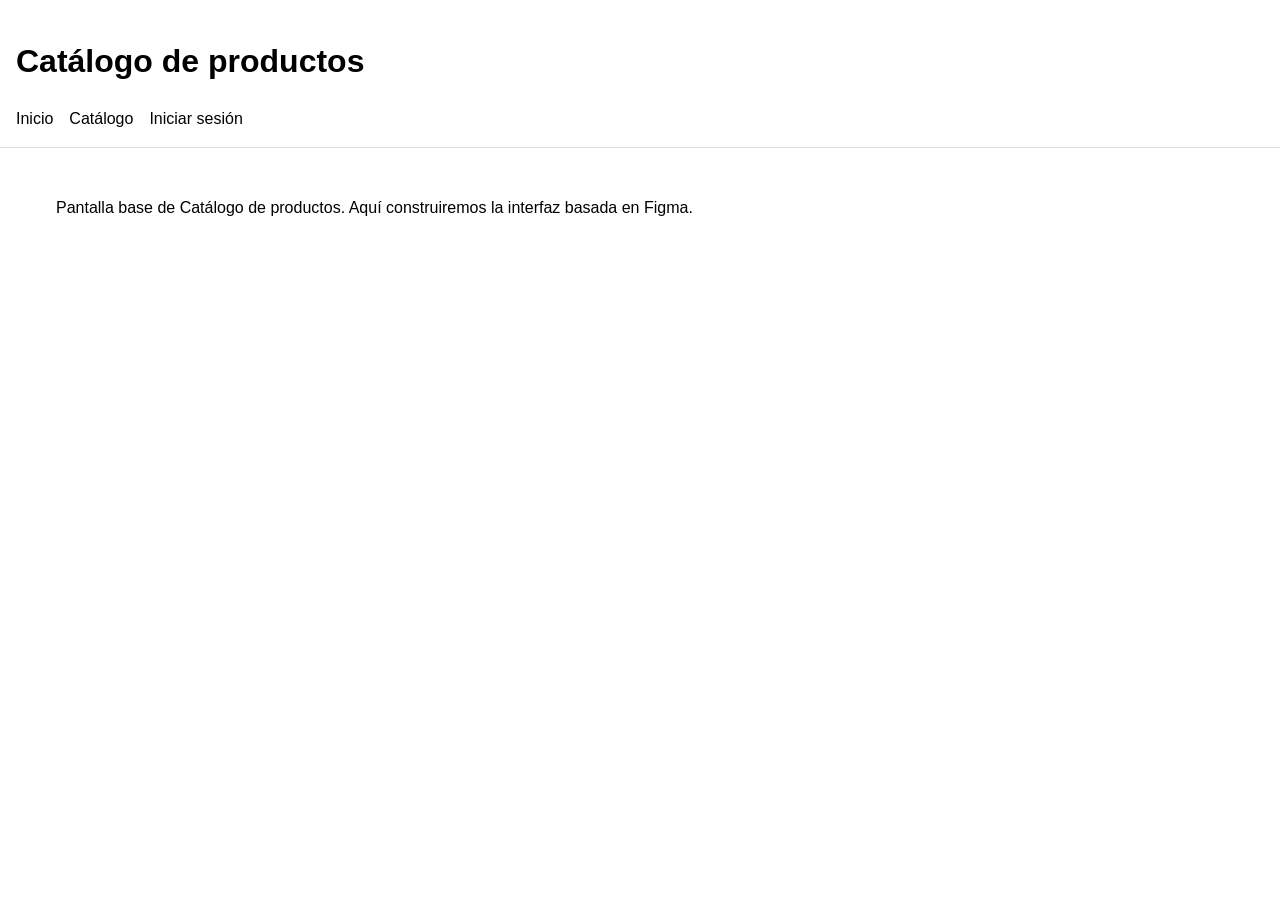
==== pages/catalogo.html @ 5d704b06 "Estructura inicial del proyecto AgriMarket" ====
<!DOCTYPE html>
<html lang="es">
<head>
    <meta charset="UTF-8">
    <meta name="viewport" content="width=device-width, initial-scale=1.0">
    <title>Catálogo de productos | AgriMarket</title>
    <link rel="stylesheet" href="../css/styles.css">
</head>
<body>
    <header>
        <h1>Catálogo de productos</h1>
        <nav>
            <a href="../index.html">Inicio</a>
            <a href="catalogo.html">Catálogo</a>
            <a href="login.html">Iniciar sesión</a>
        </nav>
    </header>

    <main>
        <p>Pantalla base de Catálogo de productos. Aquí construiremos la interfaz basada en Figma.</p>
    </main>

    <script src="../js/storage.js"></script>
    <script src="../js/productos.js"></script>
</body>
</html>
---- css/styles.css ----
/* AgriMarket - Estilos base */

* {
    box-sizing: border-box;
}

body {
    margin: 0;
    font-family: Arial, sans-serif;
    line-height: 1.5;
}

header {
    padding: 1rem;
    border-bottom: 1px solid #ddd;
}

nav {
    display: flex;
    gap: 1rem;
    flex-wrap: wrap;
}

main {
    padding: 2rem 1rem;
    max-width: 1200px;
    margin: 0 auto;
}

a {
    text-decoration: none;
    color: inherit;
}
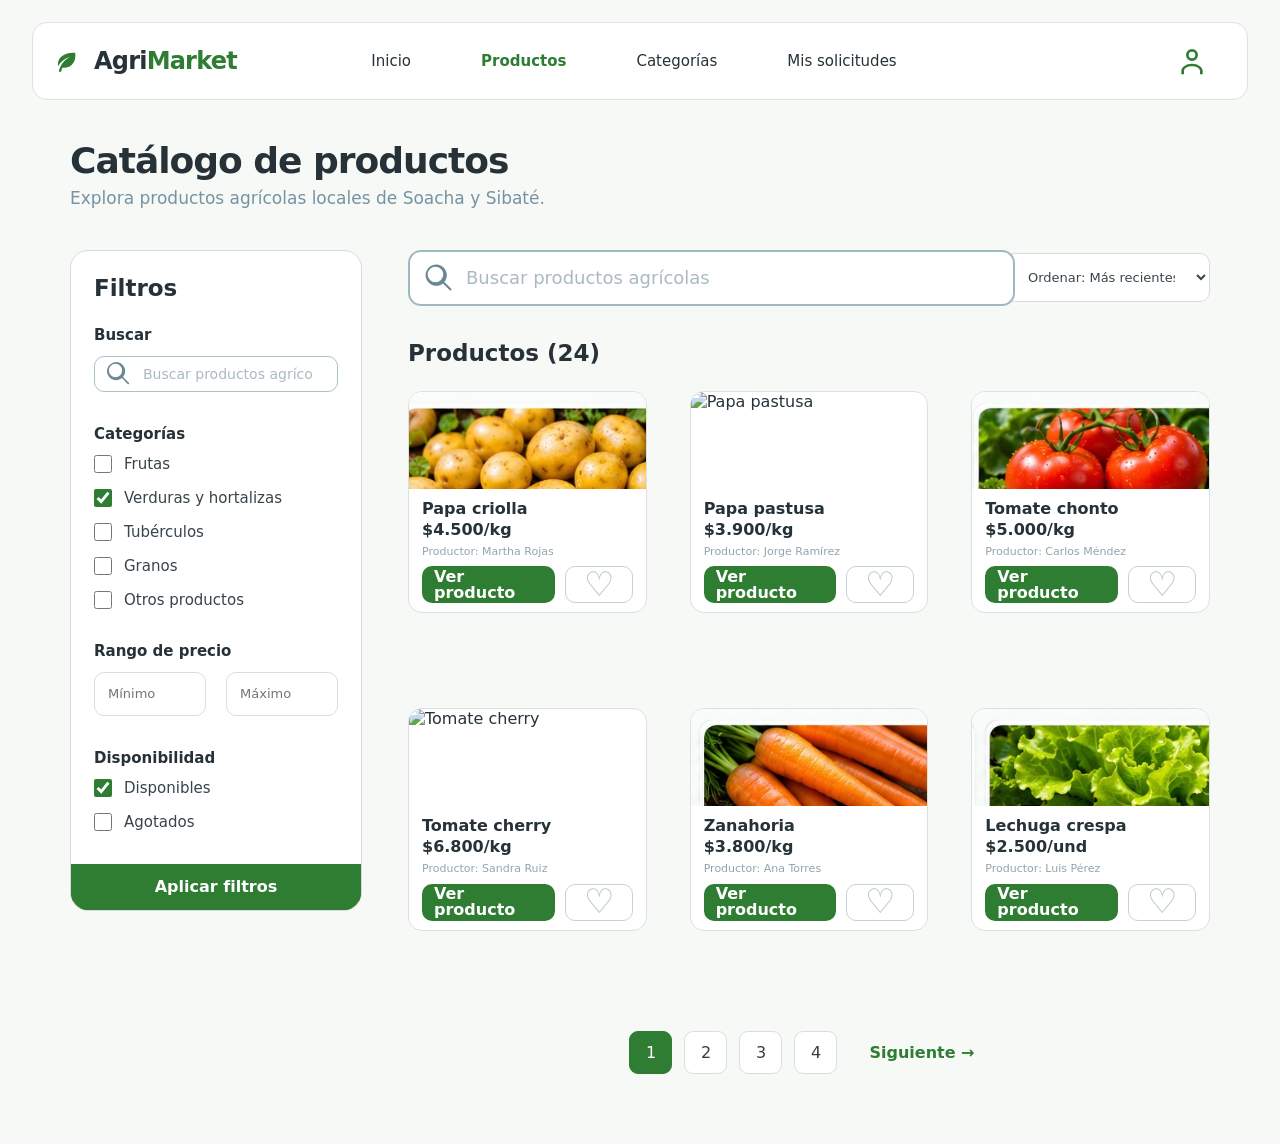
==== commit 0babbb90: "Se Implementa catalogo de productos con filtros e imagenes locales" ====
--- a/pages/catalogo.html
+++ b/pages/catalogo.html
@@ -1,26 +1,110 @@
 <!DOCTYPE html>
 <html lang="es">
 <head>
-    <meta charset="UTF-8">
-    <meta name="viewport" content="width=device-width, initial-scale=1.0">
-    <title>Catálogo de productos | AgriMarket</title>
-    <link rel="stylesheet" href="../css/styles.css">
+  <meta charset="UTF-8">
+  <meta name="viewport" content="width=device-width, initial-scale=1.0">
+  <meta name="description" content="Catálogo de productos agrícolas locales de AgriMarket Soacha–Sibaté.">
+  <title>Productos | AgriMarket Soacha–Sibaté</title>
+  <link rel="stylesheet" href="../css/styles.css">
 </head>
 <body>
-    <header>
-        <h1>Catálogo de productos</h1>
-        <nav>
-            <a href="../index.html">Inicio</a>
-            <a href="catalogo.html">Catálogo</a>
-            <a href="login.html">Iniciar sesión</a>
-        </nav>
-    </header>
+  <header class="site-header catalog-header">
+    <a class="brand" href="../index.html" aria-label="AgriMarket - Inicio">
+      <span class="brand-icon" aria-hidden="true">
+        <svg viewBox="0 0 24 24"><path d="M19.7 4.3C14.7 4 9.9 5.2 7 8.1c-2.6 2.6-2.7 6.1-2.5 8.1 2.2-4.2 5.8-6.7 10.9-8.4-4.3 2.2-7.5 5.3-9.2 9.6-.6 1.5-.9 2.8-1 3.8h2.1c.2-1.2.5-2.4 1-3.6 5.7.2 9.8-2.5 11.2-7.7.6-2.2.4-4.3.2-5.6Z"/></svg>
+      </span>
+      <span class="brand-name"><span class="brand-dark">Agri</span><span class="brand-green">Market</span></span>
+    </a>
 
-    <main>
-        <p>Pantalla base de Catálogo de productos. Aquí construiremos la interfaz basada en Figma.</p>
-    </main>
+    <nav class="main-nav catalog-nav" aria-label="Navegación principal">
+      <a href="../index.html">Inicio</a>
+      <a class="active" href="catalogo.html">Productos</a>
+      <a href="catalogo.html#categorias">Categorías</a>
+      <a href="solicitudes.html">Mis solicitudes</a>
+    </nav>
 
-    <script src="../js/storage.js"></script>
-    <script src="../js/productos.js"></script>
+    <a class="profile-link" href="login.html" aria-label="Perfil de usuario">
+      <svg viewBox="0 0 24 24" aria-hidden="true">
+        <path d="M12 12a4.5 4.5 0 1 0 0-9 4.5 4.5 0 0 0 0 9Zm0-7a2.5 2.5 0 1 1 0 5 2.5 2.5 0 0 1 0-5Zm0 9c-4.4 0-8 2.5-8 5.5V22h2v-2.5c0-2.1 2.7-3.5 6-3.5s6 1.4 6 3.5V22h2v-2.5c0-3-3.6-5.5-8-5.5Z"/>
+      </svg>
+    </a>
+  </header>
+
+  <main class="catalog-shell">
+    <section class="catalog-intro" aria-labelledby="catalog-title">
+      <h1 id="catalog-title">Catálogo de productos</h1>
+      <p>Explora productos agrícolas locales de Soacha y Sibaté.</p>
+    </section>
+
+    <div class="catalog-layout">
+      <aside class="filters-panel" aria-label="Filtros del catálogo">
+        <h2>Filtros</h2>
+
+        <div class="filter-group">
+          <label for="sidebar-search">Buscar</label>
+          <div class="search-control search-control-small">
+            <svg viewBox="0 0 24 24" aria-hidden="true"><path d="m21 20-5.2-5.2a7.5 7.5 0 1 0-1 1L20 21l1-1Zm-11.5-5A5.5 5.5 0 1 1 9.5 4a5.5 5.5 0 0 1 0 11Z"/></svg>
+            <input id="sidebar-search" type="search" placeholder="Buscar productos agrícolas">
+          </div>
+        </div>
+
+        <div class="filter-group" id="categorias">
+          <h3>Categorías</h3>
+          <label class="check-row"><input type="checkbox" name="categoria" value="frutas"> <span>Frutas</span></label>
+          <label class="check-row"><input type="checkbox" name="categoria" value="verduras" checked> <span>Verduras y hortalizas</span></label>
+          <label class="check-row"><input type="checkbox" name="categoria" value="tuberculos"> <span>Tubérculos</span></label>
+          <label class="check-row"><input type="checkbox" name="categoria" value="granos"> <span>Granos</span></label>
+          <label class="check-row"><input type="checkbox" name="categoria" value="otros"> <span>Otros productos</span></label>
+        </div>
+
+        <div class="filter-group">
+          <h3>Rango de precio</h3>
+          <div class="price-row">
+            <input id="precio-min" type="number" min="0" step="100" placeholder="Mínimo">
+            <input id="precio-max" type="number" min="0" step="100" placeholder="Máximo">
+          </div>
+        </div>
+
+        <div class="filter-group">
+          <h3>Disponibilidad</h3>
+          <label class="check-row"><input id="disponibles" type="checkbox" checked> <span>Disponibles</span></label>
+          <label class="check-row"><input id="agotados" type="checkbox"> <span>Agotados</span></label>
+        </div>
+
+        <button id="aplicar-filtros" class="btn btn-primary apply-filters" type="button">Aplicar filtros</button>
+      </aside>
+
+      <section class="catalog-content" aria-label="Listado de productos">
+        <div class="catalog-toolbar">
+          <div class="search-control catalog-search">
+            <svg viewBox="0 0 24 24" aria-hidden="true"><path d="m21 20-5.2-5.2a7.5 7.5 0 1 0-1 1L20 21l1-1Zm-11.5-5A5.5 5.5 0 1 1 9.5 4a5.5 5.5 0 0 1 0 11Z"/></svg>
+            <input id="catalog-search" type="search" placeholder="Buscar productos agrícolas">
+          </div>
+
+          <select id="ordenar-productos" class="sort-select" aria-label="Ordenar productos">
+            <option value="recientes">Ordenar: Más recientes</option>
+            <option value="precio-asc">Precio: menor a mayor</option>
+            <option value="precio-desc">Precio: mayor a menor</option>
+            <option value="nombre">Nombre A–Z</option>
+          </select>
+        </div>
+
+        <div class="catalog-results-heading">
+          <h2>Productos (<span id="product-count">24</span>)</h2>
+        </div>
+
+        <div id="catalog-product-grid" class="catalog-product-grid" aria-live="polite"></div>
+
+        <div id="empty-state" class="catalog-empty" hidden>
+          No encontramos productos con esos filtros.
+        </div>
+
+        <nav id="catalog-pagination" class="catalog-pagination" aria-label="Paginación del catálogo"></nav>
+      </section>
+    </div>
+  </main>
+
+  <script src="../js/storage.js"></script>
+  <script src="../js/productos.js"></script>
 </body>
 </html>
--- a/css/styles.css
+++ b/css/styles.css
@@ -1,33 +1,893 @@
-/* AgriMarket - Estilos base */
+:root {
+  --green: #2e7d32;
+  --green-action: #2f8f39;
+  --green-soft: #eef7ef;
+  --text: #263238;
+  --muted: #607d8b;
+  --surface: #ffffff;
+  --background: #f7f9f7;
+  --border: #e0e0e0;
+  --radius-lg: 22px;
+  --radius-md: 15px;
+}
 
 * {
-    box-sizing: border-box;
+  box-sizing: border-box;
+}
+
+html {
+  scroll-behavior: smooth;
 }
 
 body {
-    margin: 0;
-    font-family: Arial, sans-serif;
-    line-height: 1.5;
-}
-
-header {
-    padding: 1rem;
-    border-bottom: 1px solid #ddd;
-}
-
-nav {
-    display: flex;
-    gap: 1rem;
+  margin: 0;
+  min-width: 320px;
+  font-family: Inter, ui-sans-serif, system-ui, -apple-system, BlinkMacSystemFont, "Segoe UI", sans-serif;
+  color: var(--text);
+  background: var(--background);
+}
+
+a {
+  color: inherit;
+  text-decoration: none;
+}
+
+button,
+a {
+  -webkit-tap-highlight-color: transparent;
+}
+
+.site-header {
+  width: calc(100% - 64px);
+  max-width: 1384px;
+  min-height: 78px;
+  margin: 22px auto 0;
+  padding: 0 32px 0 20px;
+  display: grid;
+  grid-template-columns: 1fr auto 1fr;
+  align-items: center;
+  gap: 28px;
+  background: var(--surface);
+  border: 1px solid var(--border);
+  border-radius: var(--radius-md);
+}
+
+.brand {
+  display: inline-flex;
+  align-items: center;
+  width: max-content;
+  gap: 14px;
+  font-size: 24px;
+  font-weight: 800;
+  letter-spacing: -0.8px;
+}
+
+.brand-icon {
+  width: 27px;
+  height: 27px;
+  display: grid;
+  place-items: center;
+  color: var(--green);
+}
+
+.brand-icon svg {
+  width: 100%;
+  height: 100%;
+  fill: currentColor;
+}
+
+.brand-dark {
+  color: var(--text);
+}
+
+.brand-green {
+  color: var(--green);
+}
+
+.main-nav {
+  display: flex;
+  align-items: center;
+  gap: 56px;
+  white-space: nowrap;
+  font-size: 15px;
+}
+
+.main-nav a {
+  transition: color .18s ease;
+}
+
+.main-nav a:hover,
+.main-nav .active {
+  color: var(--green);
+}
+
+.main-nav .active {
+  font-weight: 700;
+}
+
+.header-actions {
+  justify-self: end;
+  display: flex;
+  align-items: center;
+  gap: 34px;
+}
+
+.btn {
+  min-height: 52px;
+  padding: 0 18px;
+  display: inline-flex;
+  align-items: center;
+  justify-content: center;
+  border: 2px solid transparent;
+  border-radius: 11px;
+  font: inherit;
+  font-size: 19px;
+  line-height: 1;
+  cursor: pointer;
+  transition: transform .16s ease, background .16s ease, border-color .16s ease;
+}
+
+.btn:hover {
+  transform: translateY(-1px);
+}
+
+.btn-primary {
+  color: #fff;
+  background: var(--green);
+  border-color: var(--green);
+  font-weight: 700;
+}
+
+.btn-primary:hover {
+  background: #256b29;
+  border-color: #256b29;
+}
+
+.btn-outline {
+  color: var(--text);
+  background: var(--surface);
+  border-color: var(--green);
+  font-weight: 500;
+}
+
+.btn-outline:hover {
+  background: #f5fbf5;
+}
+
+.btn-small {
+  min-height: 45px;
+  padding: 0 11px;
+  font-size: 16px;
+  border-radius: 10px;
+}
+
+.page-shell {
+  width: calc(100% - 104px);
+  max-width: 1344px;
+  margin: 36px auto 64px;
+}
+
+.hero {
+  min-height: 409px;
+  padding: 28px 34px 27px 42px;
+  display: grid;
+  grid-template-columns: 42% 58%;
+  align-items: center;
+  background: var(--surface);
+  border-radius: 22px;
+}
+
+.hero-copy {
+  align-self: stretch;
+  display: flex;
+  flex-direction: column;
+  justify-content: center;
+  padding-bottom: 2px;
+}
+
+.hero h1 {
+  margin: 0 0 18px;
+  max-width: 460px;
+  font-size: clamp(42px, 3.35vw, 49px);
+  line-height: 1.06;
+  letter-spacing: -1.4px;
+  font-weight: 800;
+}
+
+.hero h1 span {
+  color: var(--green);
+}
+
+.hero-copy > p {
+  margin: 0;
+  color: var(--muted);
+  font-size: 17px;
+  line-height: 1.32;
+}
+
+.hero-actions {
+  margin-top: 55px;
+  display: flex;
+  gap: 48px;
+}
+
+.hero-media {
+  position: relative;
+  width: 100%;
+  height: 355px;
+  overflow: hidden;
+  border-radius: 22px;
+  background: #dfe8de;
+}
+
+.hero-media img {
+  width: 100%;
+  height: 100%;
+  display: block;
+  object-fit: cover;
+  object-position: center center;
+}
+
+.benefits {
+  margin-top: 39px;
+  display: grid;
+  grid-template-columns: repeat(3, 1fr);
+  gap: 34px;
+}
+
+.benefit-card {
+  min-height: 127px;
+  padding: 24px 22px;
+  display: flex;
+  align-items: center;
+  gap: 20px;
+  background: var(--surface);
+  border: 1px solid #d7dcda;
+  border-radius: 15px;
+}
+
+.benefit-icon {
+  flex: 0 0 auto;
+  width: 56px;
+  height: 56px;
+  display: grid;
+  place-items: center;
+  color: #399b45;
+  background: var(--green-soft);
+  border-radius: 50%;
+}
+
+.benefit-icon svg {
+  width: 29px;
+  height: 29px;
+  fill: currentColor;
+}
+
+.benefit-card h2 {
+  margin: 0 0 7px;
+  font-size: 17px;
+  line-height: 1.2;
+}
+
+.benefit-card p {
+  margin: 0;
+  color: var(--muted);
+  font-size: 14px;
+  line-height: 1.2;
+}
+
+.featured-products {
+  margin-top: 36px;
+}
+
+.section-heading {
+  margin-bottom: 25px;
+  display: flex;
+  align-items: center;
+  justify-content: space-between;
+}
+
+.section-heading h2 {
+  margin: 0;
+  font-size: 27px;
+  letter-spacing: -0.6px;
+}
+
+.section-heading a {
+  margin-right: 15px;
+  color: var(--green);
+  font-size: 14px;
+  font-weight: 700;
+}
+
+.product-grid {
+  display: grid;
+  grid-template-columns: repeat(4, minmax(0, 1fr));
+  gap: 39px;
+}
+
+.product-card {
+  overflow: hidden;
+  background: var(--surface);
+  border: 1px solid #dce1df;
+  border-radius: 14px;
+}
+
+.product-card > img {
+  width: 100%;
+  height: 98px;
+  display: block;
+  object-fit: cover;
+}
+
+.product-content {
+  padding: 11px 13px 10px;
+}
+
+.product-content h3 {
+  margin: 0 0 2px;
+  font-size: 16px;
+  line-height: 1.2;
+}
+
+.product-content strong {
+  display: block;
+  font-size: 16px;
+  line-height: 1.25;
+}
+
+.product-content p {
+  margin: 5px 0 8px;
+  color: #91a5ae;
+  font-size: 11px;
+  line-height: 1.2;
+}
+
+.product-actions {
+  display: grid;
+  grid-template-columns: minmax(0, 1fr) 79px;
+  gap: 10px;
+}
+
+.product-button {
+  min-height: 41px;
+  padding: 0 10px;
+  border-radius: 10px;
+  font-size: 16px;
+}
+
+.favorite {
+  height: 41px;
+  display: grid;
+  place-items: center;
+  border: 1px solid #c7d1d4;
+  border-radius: 10px;
+  background: #fff;
+  color: #aec1c6;
+  font-size: 38px;
+  line-height: .7;
+  cursor: pointer;
+  transition: color .16s ease, border-color .16s ease, background .16s ease;
+}
+
+.favorite:hover,
+.favorite.is-favorite {
+  color: var(--green);
+  border-color: var(--green);
+  background: #f5fbf5;
+}
+
+.sr-only {
+  position: absolute;
+  width: 1px;
+  height: 1px;
+  padding: 0;
+  margin: -1px;
+  overflow: hidden;
+  clip: rect(0, 0, 0, 0);
+  white-space: nowrap;
+  border: 0;
+}
+
+@media (max-width: 1120px) {
+  .site-header {
+    grid-template-columns: 1fr auto;
+  }
+
+  .main-nav {
+    grid-column: 1 / -1;
+    grid-row: 2;
+    justify-content: center;
+    padding-bottom: 15px;
+  }
+
+  .hero {
+    grid-template-columns: 1fr 1.25fr;
+  }
+
+  .product-grid {
+    grid-template-columns: repeat(2, minmax(0, 1fr));
+  }
+}
+
+@media (max-width: 820px) {
+  .site-header,
+  .page-shell {
+    width: calc(100% - 28px);
+  }
+
+  .site-header {
+    padding: 14px 16px;
+    grid-template-columns: 1fr;
+  }
+
+  .brand,
+  .header-actions {
+    justify-self: center;
+  }
+
+  .main-nav {
+    gap: 20px;
     flex-wrap: wrap;
-}
-
-main {
-    padding: 2rem 1rem;
-    max-width: 1200px;
-    margin: 0 auto;
-}
-
-a {
-    text-decoration: none;
-    color: inherit;
-}
+  }
+
+  .hero {
+    padding: 30px 24px;
+    grid-template-columns: 1fr;
+    gap: 30px;
+  }
+
+  .hero-copy > p br {
+    display: none;
+  }
+
+  .hero-actions {
+    margin-top: 30px;
+    gap: 14px;
+  }
+
+  .benefits {
+    grid-template-columns: 1fr;
+  }
+
+  .product-grid {
+    grid-template-columns: 1fr 1fr;
+    gap: 18px;
+  }
+}
+
+@media (max-width: 560px) {
+  .main-nav {
+    font-size: 14px;
+  }
+
+  .header-actions {
+    width: 100%;
+    gap: 10px;
+  }
+
+  .header-actions .btn {
+    flex: 1;
+  }
+
+  .hero h1 {
+    font-size: 39px;
+  }
+
+  .hero-media {
+    height: 250px;
+  }
+
+  .hero-actions {
+    flex-direction: column;
+  }
+
+  .product-grid {
+    grid-template-columns: 1fr;
+  }
+
+  .section-heading {
+    align-items: end;
+  }
+}
+
+
+/* =========================================================
+   CATÁLOGO DE PRODUCTOS
+   ========================================================= */
+
+.catalog-header {
+  grid-template-columns: 1fr auto 1fr;
+}
+
+.catalog-nav {
+  gap: 70px;
+}
+
+.profile-link {
+  justify-self: end;
+  width: 46px;
+  height: 46px;
+  display: grid;
+  place-items: center;
+  color: var(--green);
+  border-radius: 50%;
+  transition: background .16s ease;
+}
+
+.profile-link:hover {
+  background: var(--green-soft);
+}
+
+.profile-link svg {
+  width: 32px;
+  height: 32px;
+  fill: currentColor;
+}
+
+.catalog-shell {
+  width: calc(100% - 140px);
+  max-width: 1308px;
+  margin: 42px auto 70px;
+}
+
+.catalog-intro h1 {
+  margin: 0;
+  font-size: 36px;
+  line-height: 1.05;
+  letter-spacing: -1px;
+}
+
+.catalog-intro p {
+  margin: 8px 0 0;
+  color: #7593a2;
+  font-size: 17px;
+}
+
+.catalog-layout {
+  margin-top: 42px;
+  display: grid;
+  grid-template-columns: 292px minmax(0, 1fr);
+  gap: 46px;
+  align-items: start;
+}
+
+.filters-panel {
+  padding: 24px 23px 0;
+  background: var(--surface);
+  border: 1px solid #d7dcda;
+  border-radius: 18px;
+  overflow: hidden;
+}
+
+.filters-panel h2 {
+  margin: 0 0 25px;
+  font-size: 23px;
+}
+
+.filter-group {
+  margin-bottom: 33px;
+}
+
+.filter-group > label:first-child,
+.filter-group h3 {
+  display: block;
+  margin: 0 0 12px;
+  font-size: 15px;
+  font-weight: 700;
+}
+
+.search-control {
+  position: relative;
+  display: flex;
+  align-items: center;
+  min-width: 0;
+  background: #fff;
+  border: 2px solid #aac0c9;
+  border-radius: 13px;
+}
+
+.search-control:focus-within {
+  border-color: var(--green);
+  box-shadow: 0 0 0 3px rgba(46, 125, 50, .08);
+}
+
+.search-control svg {
+  flex: 0 0 auto;
+  width: 34px;
+  height: 34px;
+  margin-left: 12px;
+  fill: #698896;
+}
+
+.search-control input {
+  width: 100%;
+  min-width: 0;
+  height: 52px;
+  padding: 0 14px 0 10px;
+  color: var(--text);
+  background: transparent;
+  border: 0;
+  outline: none;
+  font: inherit;
+  font-size: 18px;
+}
+
+.search-control input::placeholder {
+  color: #a9bac2;
+}
+
+.search-control-small {
+  border-width: 1.5px;
+  border-radius: 10px;
+}
+
+.search-control-small svg {
+  width: 29px;
+  height: 29px;
+  margin-left: 9px;
+}
+
+.search-control-small input {
+  height: 34px;
+  padding-right: 9px;
+  font-size: 14px;
+}
+
+.check-row {
+  margin: 0 0 16px !important;
+  display: flex !important;
+  align-items: center;
+  gap: 12px;
+  color: #38444a;
+  font-size: 15px !important;
+  font-weight: 400 !important;
+  cursor: pointer;
+}
+
+.check-row input {
+  width: 18px;
+  height: 18px;
+  margin: 0;
+  accent-color: var(--green);
+  cursor: pointer;
+}
+
+.price-row {
+  display: grid;
+  grid-template-columns: 1fr 1fr;
+  gap: 20px;
+}
+
+.price-row input {
+  width: 100%;
+  height: 44px;
+  padding: 0 13px;
+  color: var(--text);
+  background: #fff;
+  border: 1px solid #d8dfe0;
+  border-radius: 10px;
+  outline: none;
+  font: inherit;
+  font-size: 13px;
+}
+
+.price-row input:focus {
+  border-color: var(--green);
+}
+
+.apply-filters {
+  width: calc(100% + 46px);
+  margin-left: -23px;
+  min-height: 46px;
+  border-radius: 0;
+  font-size: 16px;
+}
+
+.catalog-toolbar {
+  display: grid;
+  grid-template-columns: minmax(0, 1fr) 195px;
+  gap: 0;
+  align-items: center;
+}
+
+.catalog-search {
+  z-index: 1;
+  border-color: #9fb8c2;
+}
+
+.sort-select {
+  height: 49px;
+  margin-left: -10px;
+  padding: 0 18px;
+  color: #39464c;
+  background: #fff;
+  border: 1px solid #d7dcda;
+  border-radius: 10px;
+  outline: none;
+  font: inherit;
+  font-size: 13px;
+  cursor: pointer;
+}
+
+.sort-select:focus {
+  border-color: var(--green);
+}
+
+.catalog-results-heading {
+  margin: 34px 0 25px;
+}
+
+.catalog-results-heading h2 {
+  margin: 0;
+  font-size: 23px;
+}
+
+.catalog-product-grid {
+  display: grid;
+  grid-template-columns: repeat(3, minmax(0, 1fr));
+  gap: 95px 43px;
+}
+
+.catalog-product-card {
+  overflow: hidden;
+  background: #fff;
+  border: 1px solid #dce1df;
+  border-radius: 14px;
+}
+
+.catalog-product-card > img {
+  width: 100%;
+  height: 97px;
+  display: block;
+  object-fit: cover;
+}
+
+.catalog-product-card .product-content {
+  padding: 10px 13px 9px;
+}
+
+.catalog-product-card .product-actions {
+  grid-template-columns: minmax(0, 1fr) 68px;
+}
+
+.catalog-product-card .product-button {
+  min-height: 37px;
+  font-size: 16px;
+}
+
+.catalog-product-card .favorite {
+  height: 37px;
+  font-size: 34px;
+}
+
+.catalog-empty {
+  padding: 45px 20px;
+  color: var(--muted);
+  text-align: center;
+  background: #fff;
+  border: 1px dashed #ccd6d2;
+  border-radius: 14px;
+}
+
+.catalog-pagination {
+  margin-top: 100px;
+  display: flex;
+  align-items: center;
+  justify-content: center;
+  gap: 12px;
+}
+
+.page-number,
+.page-next {
+  min-width: 43px;
+  height: 43px;
+  padding: 0 13px;
+  display: inline-flex;
+  align-items: center;
+  justify-content: center;
+  color: #354046;
+  background: #fff;
+  border: 1px solid #d9dede;
+  border-radius: 9px;
+  font: inherit;
+  cursor: pointer;
+}
+
+.page-number.active {
+  color: #fff;
+  background: var(--green);
+  border-color: var(--green);
+}
+
+.page-next {
+  margin-left: 6px;
+  color: var(--green);
+  background: transparent;
+  border-color: transparent;
+  font-weight: 700;
+}
+
+.page-number:hover:not(.active),
+.page-next:hover {
+  background: var(--green-soft);
+}
+
+@media (max-width: 1120px) {
+  .catalog-header {
+    grid-template-columns: 1fr auto;
+  }
+
+  .catalog-header .catalog-nav {
+    grid-column: 1 / -1;
+    grid-row: 2;
+    padding-bottom: 15px;
+  }
+
+  .catalog-layout {
+    grid-template-columns: 250px minmax(0, 1fr);
+    gap: 28px;
+  }
+
+  .catalog-product-grid {
+    grid-template-columns: repeat(2, minmax(0, 1fr));
+    gap: 30px 24px;
+  }
+}
+
+@media (max-width: 820px) {
+  .catalog-shell {
+    width: calc(100% - 28px);
+  }
+
+  .catalog-header {
+    grid-template-columns: 1fr;
+  }
+
+  .catalog-header .profile-link {
+    justify-self: center;
+  }
+
+  .catalog-nav {
+    gap: 20px;
+  }
+
+  .catalog-layout {
+    grid-template-columns: 1fr;
+  }
+
+  .filters-panel {
+    order: 2;
+  }
+
+  .catalog-content {
+    order: 1;
+  }
+
+  .catalog-toolbar {
+    grid-template-columns: 1fr;
+    gap: 12px;
+  }
+
+  .sort-select {
+    margin-left: 0;
+  }
+
+  .catalog-pagination {
+    margin-top: 50px;
+  }
+}
+
+@media (max-width: 560px) {
+  .catalog-intro h1 {
+    font-size: 31px;
+  }
+
+  .catalog-product-grid {
+    grid-template-columns: 1fr;
+  }
+
+  .price-row {
+    grid-template-columns: 1fr;
+  }
+}
